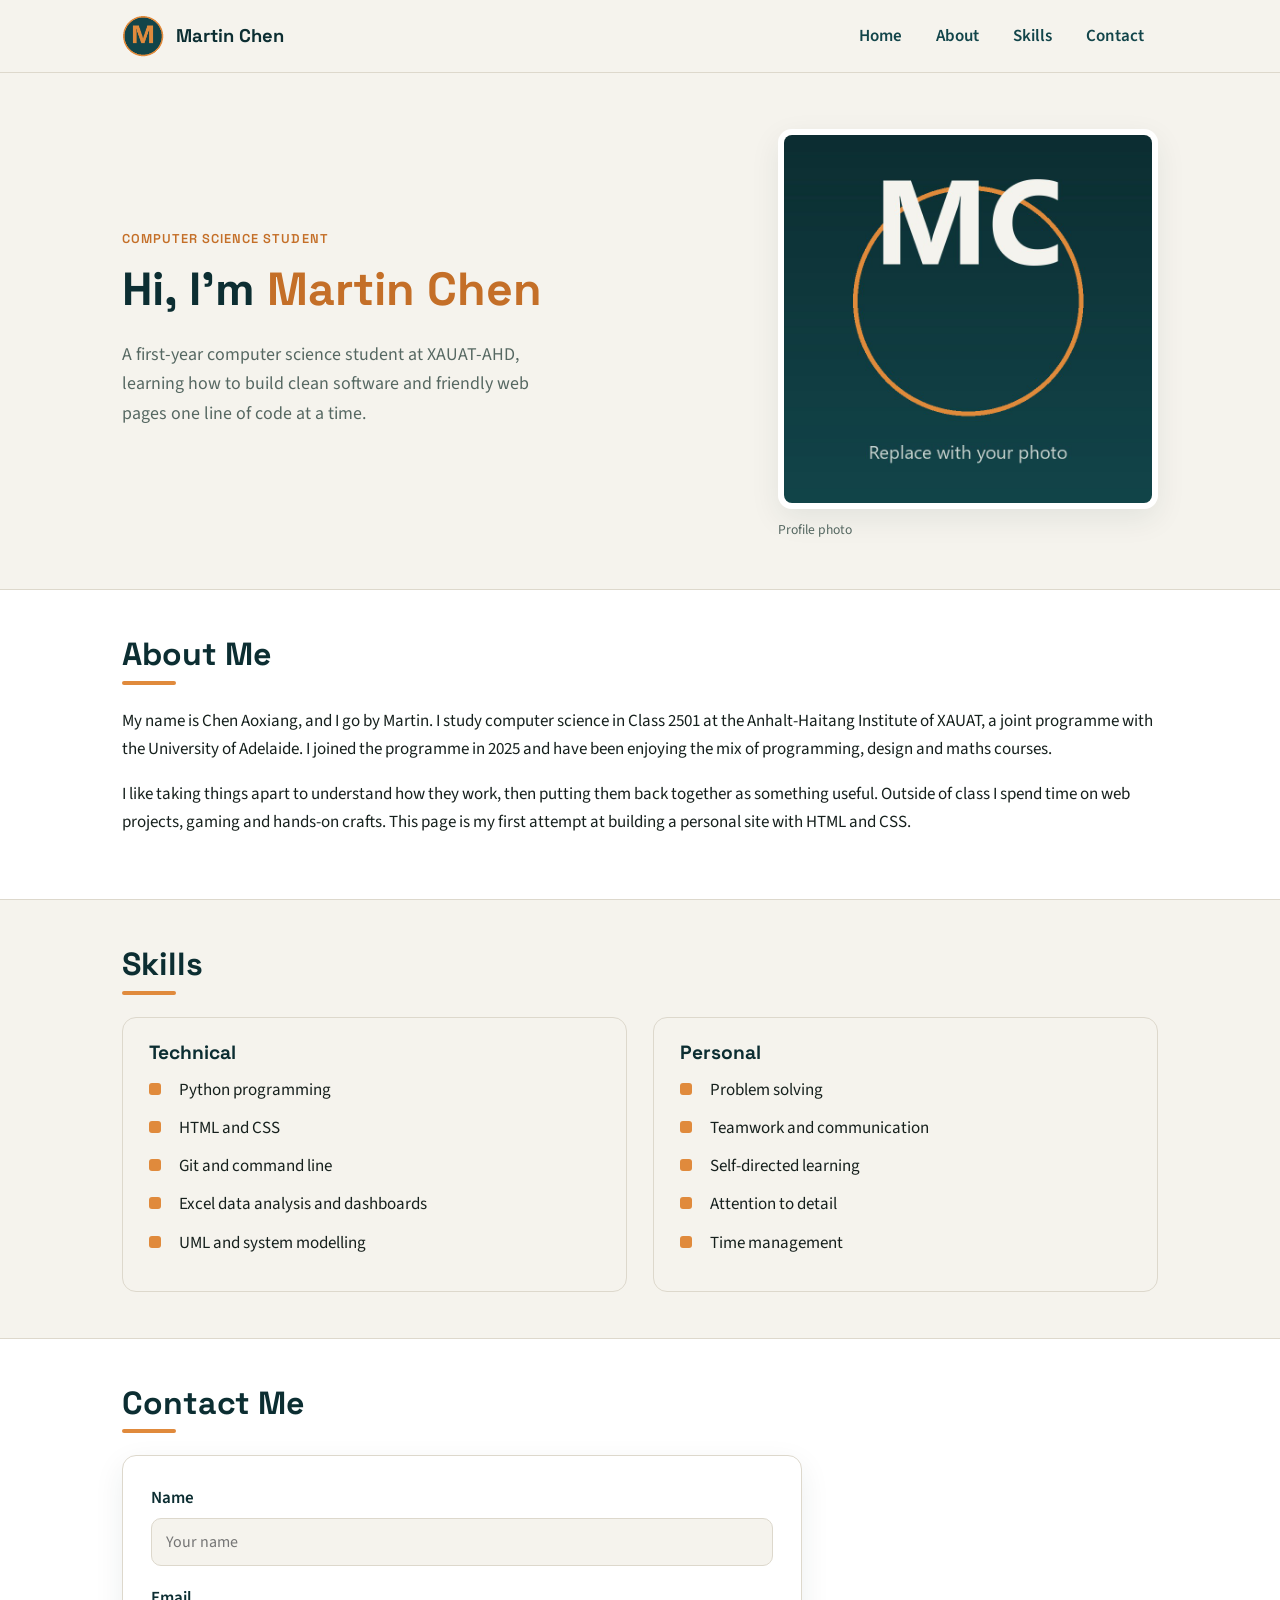
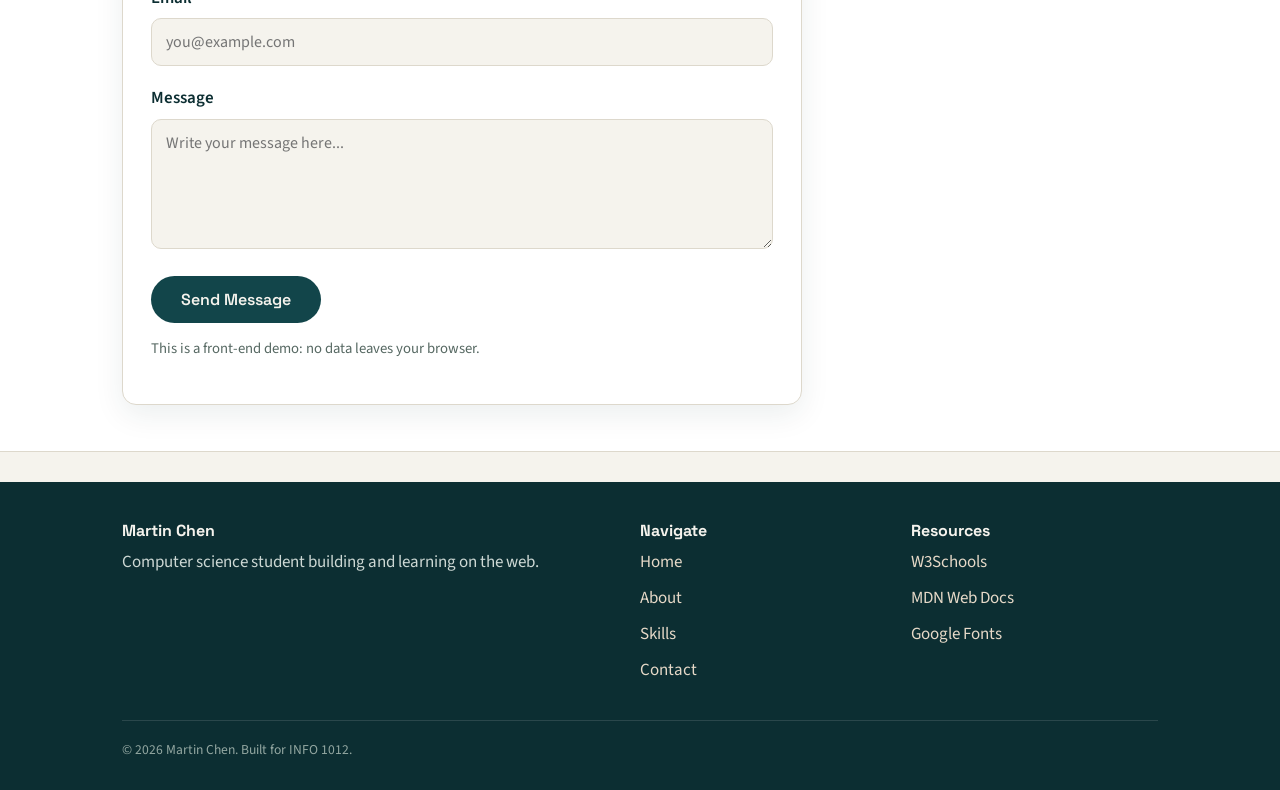
==== index.html @ d07609b1 "Build personal profile page with HTML and CSS" ====
<!DOCTYPE html>
<html lang="en">
<head>
  <meta charset="UTF-8">
  <meta name="viewport" content="width=device-width, initial-scale=1">
  <title>Martin Chen | Personal Profile</title>
  <link rel="icon" type="image/png" href="images/logo.png">

  <!-- Google Fonts: Space Grotesk (headings) + Source Sans 3 (body) -->
  <link rel="preconnect" href="https://fonts.googleapis.com">
  <link rel="preconnect" href="https://fonts.gstatic.com" crossorigin>
  <link href="https://fonts.googleapis.com/css2?family=Source+Sans+3:wght@400;600;700&family=Space+Grotesk:wght@500;600;700&display=swap" rel="stylesheet">

  <link rel="stylesheet" href="css/styles.css">
</head>
<body>

  <!-- ================= Header with navigation ================= -->
  <header class="site-header">
    <div class="container nav-bar">
      <a class="brand" href="index.html">
        <img src="images/logo.png" alt="Martin Chen logo">
        <span>Martin Chen</span>
      </a>
      <nav>
        <ul class="nav-links">
          <li><a href="index.html">Home</a></li>
          <li><a href="about.html">About</a></li>
          <li><a href="#skills">Skills</a></li>
          <li><a href="#contact">Contact</a></li>
        </ul>
      </nav>
    </div>
  </header>

  <main>
    <!-- ================= Hero: name, photo, tagline ================= -->
    <section class="hero">
      <div class="container hero-grid">
        <div class="hero-text">
          <span class="eyebrow">Computer Science Student</span>
          <h1>Hi, I'm <span class="name">Martin Chen</span></h1>
          <p class="tagline">
            A first-year computer science student at XAUAT-AHD, learning how to
            build clean software and friendly web pages one line of code at a time.
          </p>
        </div>
        <figure class="hero-photo">
          <img src="images/profile.jpg" alt="Portrait of Martin Chen">
          <figcaption>Profile photo</figcaption>
        </figure>
      </div>
    </section>

    <!-- ================= About section ================= -->
    <section id="about" class="section section-alt">
      <div class="container">
        <h2>About Me</h2>
        <p>
          My name is Chen Aoxiang, and I go by Martin. I study computer science in
          Class 2501 at the Anhalt-Haitang Institute of XAUAT, a joint programme
          with the University of Adelaide. I joined the programme in 2025 and have
          been enjoying the mix of programming, design and maths courses.
        </p>
        <p>
          I like taking things apart to understand how they work, then putting them
          back together as something useful. Outside of class I spend time on web
          projects, gaming and hands-on crafts. This page is my first attempt at
          building a personal site with HTML and CSS.
        </p>
      </div>
    </section>

    <!-- ================= Skills section (HTML lists with CSS styling) ================= -->
    <section id="skills" class="section">
      <div class="container">
        <h2>Skills</h2>
        <div class="skills-grid">

          <div class="skill-group">
            <h3>Technical</h3>
            <ul class="skill-list">
              <li>Python programming</li>
              <li>HTML and CSS</li>
              <li>Git and command line</li>
              <li>Excel data analysis and dashboards</li>
              <li>UML and system modelling</li>
            </ul>
          </div>

          <div class="skill-group">
            <h3>Personal</h3>
            <ul class="skill-list">
              <li>Problem solving</li>
              <li>Teamwork and communication</li>
              <li>Self-directed learning</li>
              <li>Attention to detail</li>
              <li>Time management</li>
            </ul>
          </div>

        </div>
      </div>
    </section>

    <!-- ================= Contact form ================= -->
    <section id="contact" class="section section-alt">
      <div class="container">
        <h2>Contact Me</h2>
        <form class="contact-form" id="contactForm" novalidate>
          <div class="form-row">
            <label for="name">Name</label>
            <input type="text" id="name" name="name" placeholder="Your name" required>
          </div>

          <div class="form-row">
            <label for="email">Email</label>
            <input type="email" id="email" name="email" placeholder="you@example.com" required>
          </div>

          <div class="form-row">
            <label for="message">Message</label>
            <textarea id="message" name="message" placeholder="Write your message here..." required></textarea>
          </div>

          <button type="submit" class="btn">Send Message</button>
          <p class="form-note">This is a front-end demo: no data leaves your browser.</p>
          <div class="form-success" id="formSuccess">
            Thanks! Your message has been recorded (demo only).
          </div>
        </form>
      </div>
    </section>
  </main>

  <!-- ================= Footer with links ================= -->
  <footer class="site-footer">
    <div class="container">
      <div class="footer-grid">
        <div>
          <h3>Martin Chen</h3>
          <p>Computer science student building and learning on the web.</p>
        </div>
        <div>
          <h3>Navigate</h3>
          <ul class="footer-links">
            <li><a href="index.html">Home</a></li>
            <li><a href="about.html">About</a></li>
            <li><a href="#skills">Skills</a></li>
            <li><a href="#contact">Contact</a></li>
          </ul>
        </div>
        <div>
          <h3>Resources</h3>
          <ul class="footer-links">
            <li><a href="https://www.w3schools.com/" target="_blank" rel="noopener">W3Schools</a></li>
            <li><a href="https://developer.mozilla.org/" target="_blank" rel="noopener">MDN Web Docs</a></li>
            <li><a href="https://fonts.google.com/" target="_blank" rel="noopener">Google Fonts</a></li>
          </ul>
        </div>
      </div>
      <div class="footer-bottom">
        &copy; 2026 Martin Chen. Built for INFO 1012.
      </div>
    </div>
  </footer>

  <!-- Front-end feedback for the contact form (no back-end in this assignment) -->
  <script>
    const form = document.getElementById("contactForm");
    const success = document.getElementById("formSuccess");

    form.addEventListener("submit", function (event) {
      event.preventDefault();
      if (form.checkValidity()) {
        success.classList.add("show");
        form.reset();
      } else {
        form.reportValidity();
      }
    });
  </script>

</body>
</html>
---- css/styles.css ----
/* ============================================================
   Personal Profile Page — stylesheet
   Palette: deep teal + copper accent on warm paper
   Mobile-first; desktop rules inside min-width: 768px
   ============================================================ */

:root {
  --primary: #12454a;
  --primary-dark: #0c2e32;
  --accent: #e08a3c;
  --accent-dark: #c46f28;
  --paper: #f5f3ed;
  --surface: #ffffff;
  --ink: #16201d;
  --muted: #566862;
  --line: #ddd8cc;
  --radius: 14px;
  --shadow: 0 10px 30px rgba(18, 46, 50, 0.08);
  --font-head: "Space Grotesk", "Segoe UI", sans-serif;
  --font-body: "Source Sans 3", "Segoe UI", sans-serif;
}

* {
  box-sizing: border-box;
}

html {
  scroll-behavior: smooth;
}

body {
  margin: 0;
  background: var(--paper);
  color: var(--ink);
  font-family: var(--font-body);
  font-size: 17px;
  line-height: 1.65;
}

h1, h2, h3 {
  font-family: var(--font-head);
  line-height: 1.15;
  color: var(--primary-dark);
  margin: 0 0 0.5em;
}

h1 { font-size: 2.3rem; }
h2 { font-size: 1.7rem; }
h3 { font-size: 1.2rem; }

p { margin: 0 0 1em; }

a {
  color: var(--primary);
  text-decoration: none;
}

a:hover { color: var(--accent-dark); }

img { max-width: 100%; display: block; }

.container {
  width: 100%;
  max-width: 1080px;
  margin: 0 auto;
  padding: 0 22px;
}

/* ---------------- Header / navigation ---------------- */

.site-header {
  position: sticky;
  top: 0;
  z-index: 20;
  background: rgba(245, 243, 237, 0.94);
  backdrop-filter: blur(8px);
  border-bottom: 1px solid var(--line);
}

.nav-bar {
  display: flex;
  align-items: center;
  justify-content: space-between;
  flex-wrap: wrap;
  gap: 10px;
  padding-top: 14px;
  padding-bottom: 14px;
}

.brand {
  display: flex;
  align-items: center;
  gap: 12px;
  font-family: var(--font-head);
  font-weight: 700;
  font-size: 1.15rem;
  color: var(--primary-dark);
}

.brand img {
  width: 42px;
  height: 42px;
}

.nav-links {
  display: flex;
  flex-wrap: wrap;
  gap: 6px;
  list-style: none;
  margin: 0;
  padding: 0;
}

.nav-links a {
  display: inline-block;
  padding: 8px 14px;
  border-radius: 999px;
  font-weight: 600;
  color: var(--primary);
}

.nav-links a:hover {
  background: var(--primary);
  color: var(--paper);
}

/* ---------------- Hero ---------------- */

.hero {
  padding: 56px 0 48px;
}

.hero-grid {
  display: grid;
  grid-template-columns: 1fr;
  gap: 36px;
  align-items: center;
}

.hero .eyebrow {
  display: inline-block;
  font-family: var(--font-head);
  font-weight: 600;
  letter-spacing: 0.08em;
  text-transform: uppercase;
  font-size: 0.8rem;
  color: var(--accent-dark);
  margin-bottom: 14px;
}

.hero h1 .name {
  color: var(--accent-dark);
}

.hero .tagline {
  font-size: 1.12rem;
  color: var(--muted);
  max-width: 46ch;
}

.hero-photo {
  margin: 0;
}

.hero-photo img {
  width: 100%;
  max-width: 380px;
  aspect-ratio: 1 / 1;
  object-fit: cover;
  border-radius: var(--radius);
  box-shadow: var(--shadow);
  border: 6px solid var(--surface);
}

.hero-photo figcaption {
  margin-top: 10px;
  font-size: 0.85rem;
  color: var(--muted);
}

/* ---------------- Sections ---------------- */

.section {
  padding: 46px 0;
}

.section-alt {
  background: var(--surface);
  border-top: 1px solid var(--line);
  border-bottom: 1px solid var(--line);
}

.section h2 {
  position: relative;
  padding-bottom: 12px;
  margin-bottom: 22px;
}

.section h2::after {
  content: "";
  position: absolute;
  left: 0;
  bottom: 0;
  width: 54px;
  height: 4px;
  border-radius: 2px;
  background: var(--accent);
}

/* ---------------- Skills list ---------------- */

.skills-grid {
  display: grid;
  grid-template-columns: 1fr;
  gap: 26px;
}

.skill-group {
  background: var(--paper);
  border: 1px solid var(--line);
  border-radius: var(--radius);
  padding: 24px 26px;
}

.section-alt .skill-group {
  background: var(--paper);
}

.skill-group h3 {
  margin-bottom: 12px;
}

.skill-list {
  list-style: none;
  margin: 0;
  padding: 0;
}

.skill-list li {
  position: relative;
  padding-left: 30px;
  margin-bottom: 10px;
}

.skill-list li::before {
  content: "";
  position: absolute;
  left: 0;
  top: 7px;
  width: 12px;
  height: 12px;
  border-radius: 3px;
  background: var(--accent);
}

/* ---------------- Contact form ---------------- */

.contact-form {
  background: var(--surface);
  border: 1px solid var(--line);
  border-radius: var(--radius);
  padding: 28px;
  box-shadow: var(--shadow);
  max-width: 680px;
}

.form-row {
  margin-bottom: 18px;
}

.form-row label {
  display: block;
  font-weight: 600;
  margin-bottom: 6px;
  color: var(--primary-dark);
}

.form-row input,
.form-row textarea {
  width: 100%;
  padding: 12px 14px;
  font-family: var(--font-body);
  font-size: 16px;
  color: var(--ink);
  background: var(--paper);
  border: 1px solid var(--line);
  border-radius: 10px;
}

.form-row textarea {
  min-height: 130px;
  resize: vertical;
}

.form-row input:focus,
.form-row textarea:focus {
  outline: 3px solid rgba(224, 138, 60, 0.35);
  border-color: var(--accent);
  background: #fff;
}

.btn {
  display: inline-block;
  font-family: var(--font-head);
  font-weight: 600;
  font-size: 1rem;
  padding: 13px 30px;
  border: none;
  border-radius: 999px;
  background: var(--primary);
  color: var(--paper);
  cursor: pointer;
  transition: background 0.2s ease, transform 0.1s ease;
}

.btn:hover {
  background: var(--accent-dark);
  color: #fff;
}

.btn:active {
  transform: translateY(1px);
}

.form-note {
  margin-top: 14px;
  font-size: 0.92rem;
  color: var(--muted);
}

.form-success {
  display: none;
  margin-top: 16px;
  padding: 14px 18px;
  border-radius: 10px;
  background: rgba(18, 69, 74, 0.08);
  border-left: 4px solid var(--primary);
  color: var(--primary-dark);
  font-weight: 600;
}

.form-success.show {
  display: block;
}

/* ---------------- About page extras ---------------- */

.fact-list {
  list-style: none;
  margin: 0;
  padding: 0;
}

.fact-list li {
  padding: 14px 0;
  border-bottom: 1px solid var(--line);
}

.fact-list li:last-child {
  border-bottom: none;
}

.fact-list strong {
  display: block;
  font-family: var(--font-head);
  color: var(--primary-dark);
}

/* ---------------- Footer ---------------- */

.site-footer {
  background: var(--primary-dark);
  color: #cdd8d4;
  padding: 40px 0 28px;
  margin-top: 30px;
}

.footer-grid {
  display: grid;
  grid-template-columns: 1fr;
  gap: 24px;
}

.site-footer h3 {
  color: var(--paper);
  font-size: 1rem;
}

.site-footer a {
  color: #e6d9c8;
}

.site-footer a:hover {
  color: var(--accent);
}

.footer-links {
  list-style: none;
  margin: 0;
  padding: 0;
}

.footer-links li {
  margin-bottom: 8px;
}

.footer-bottom {
  margin-top: 28px;
  padding-top: 18px;
  border-top: 1px solid rgba(255, 255, 255, 0.12);
  font-size: 0.85rem;
  color: #93a7a1;
}

/* ---------------- Keyboard focus ---------------- */

a:focus-visible,
.btn:focus-visible,
.nav-links a:focus-visible {
  outline: 3px solid var(--accent);
  outline-offset: 2px;
}

/* ---------------- Desktop ---------------- */

@media (min-width: 768px) {
  h1 { font-size: 2.9rem; }
  h2 { font-size: 2rem; }

  .hero-grid {
    grid-template-columns: 1.3fr 1fr;
    gap: 50px;
  }

  .hero-photo {
    justify-self: end;
  }

  .skills-grid {
    grid-template-columns: repeat(2, 1fr);
  }

  .footer-grid {
    grid-template-columns: 2fr 1fr 1fr;
  }
}

/* ---------------- Reduced motion ---------------- */

@media (prefers-reduced-motion: reduce) {
  html { scroll-behavior: auto; }
  * {
    transition: none !important;
  }
}
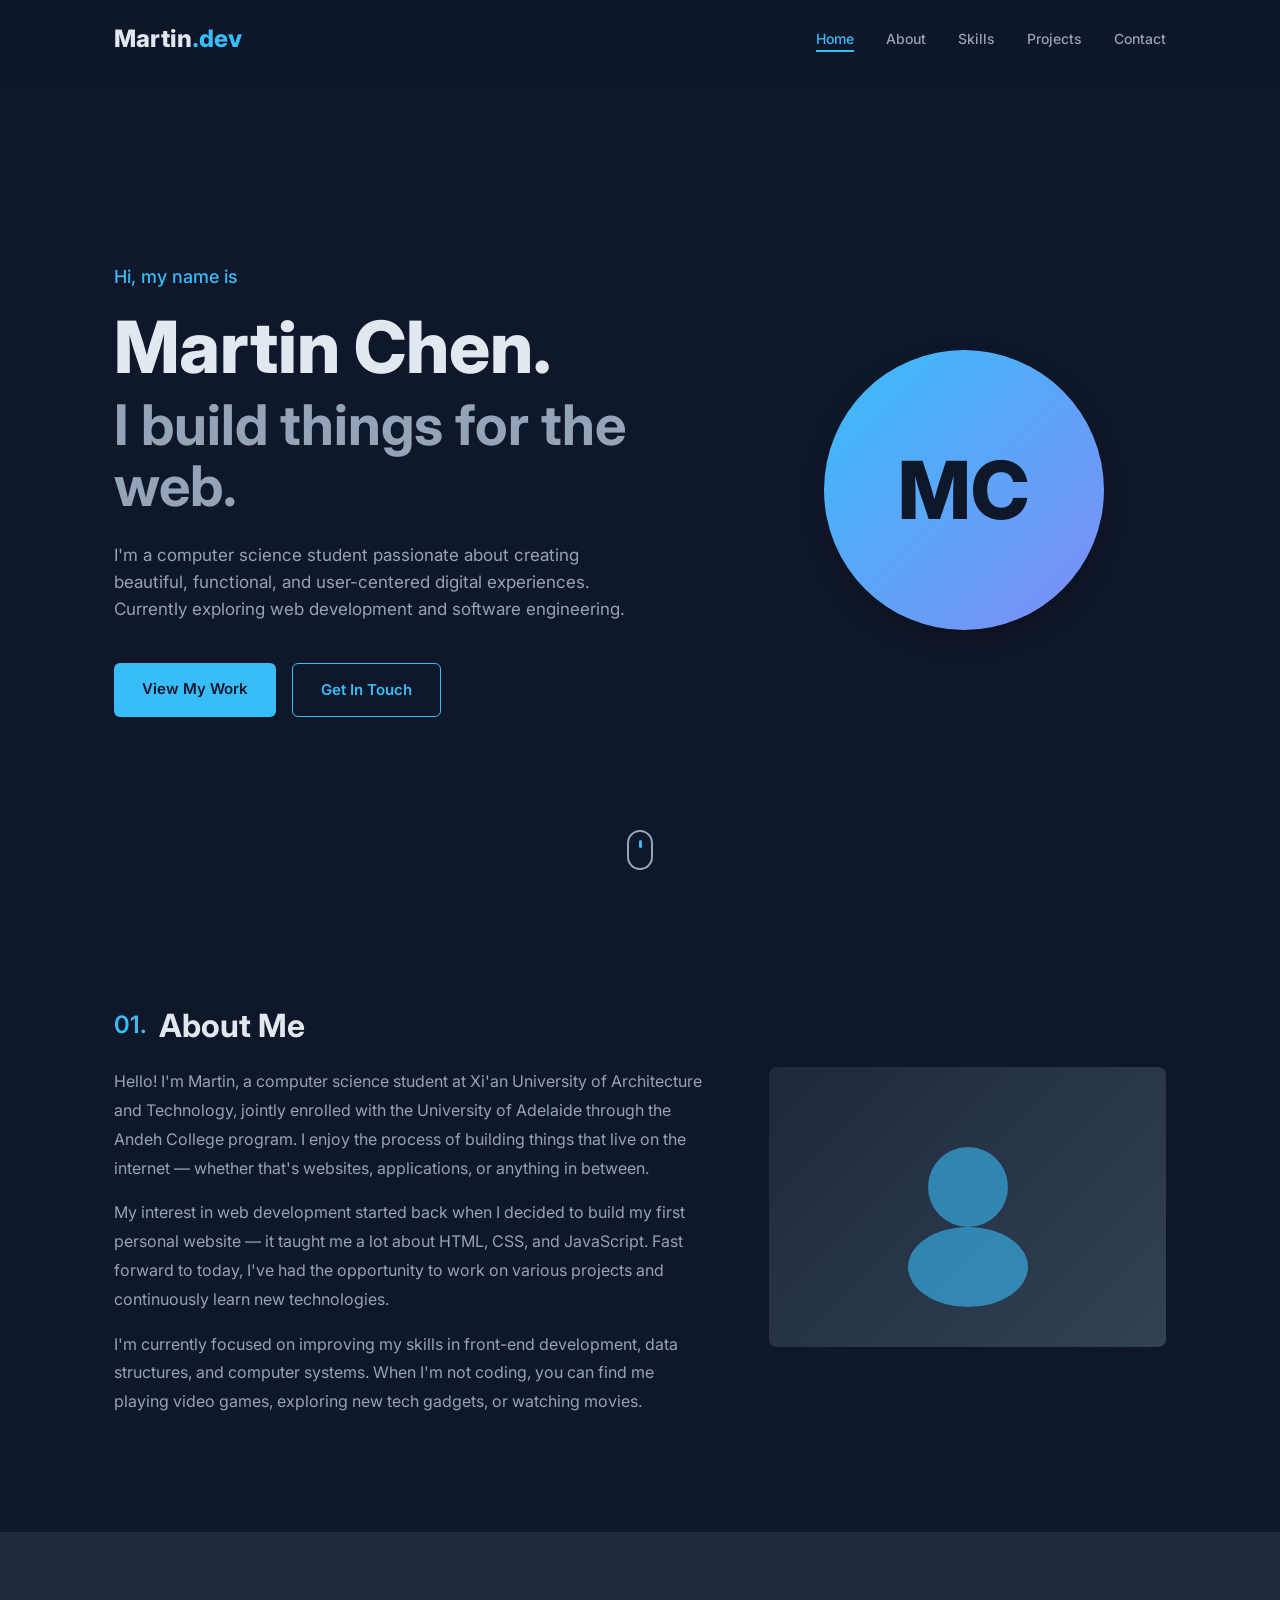
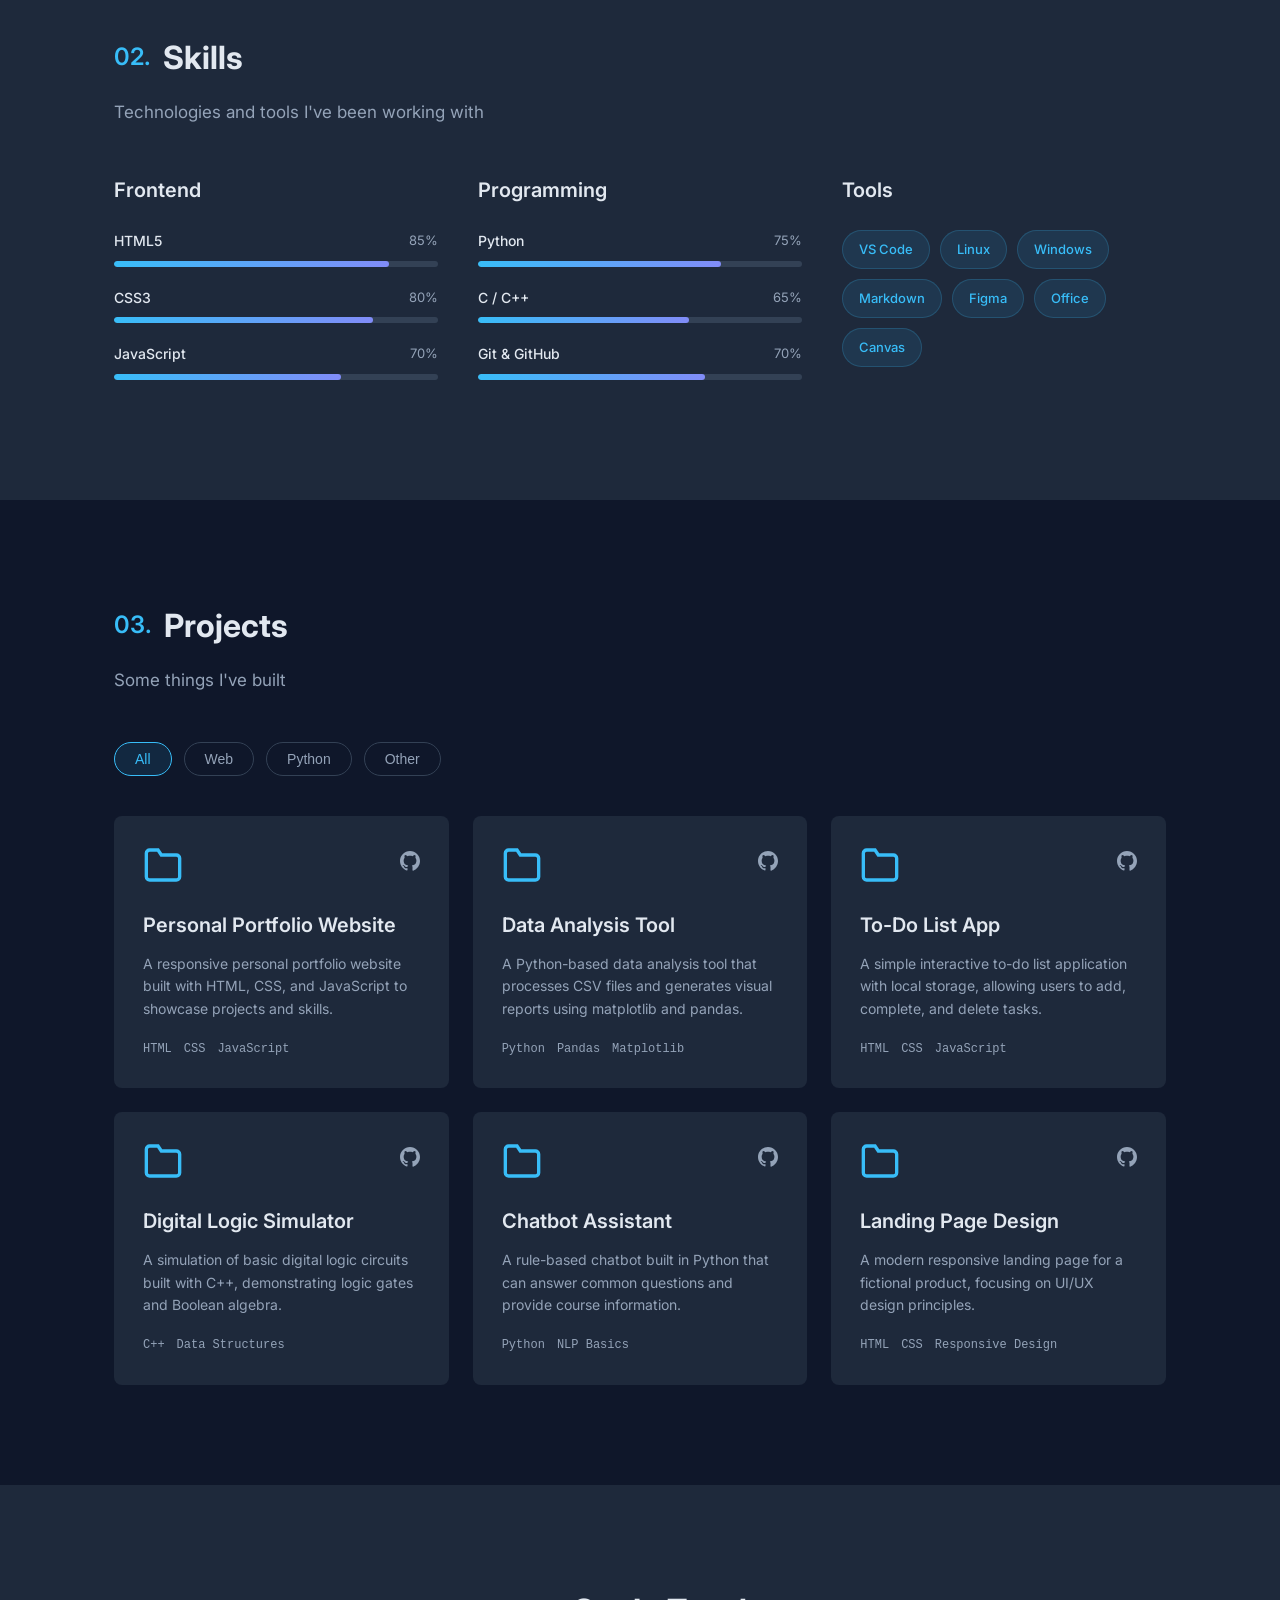
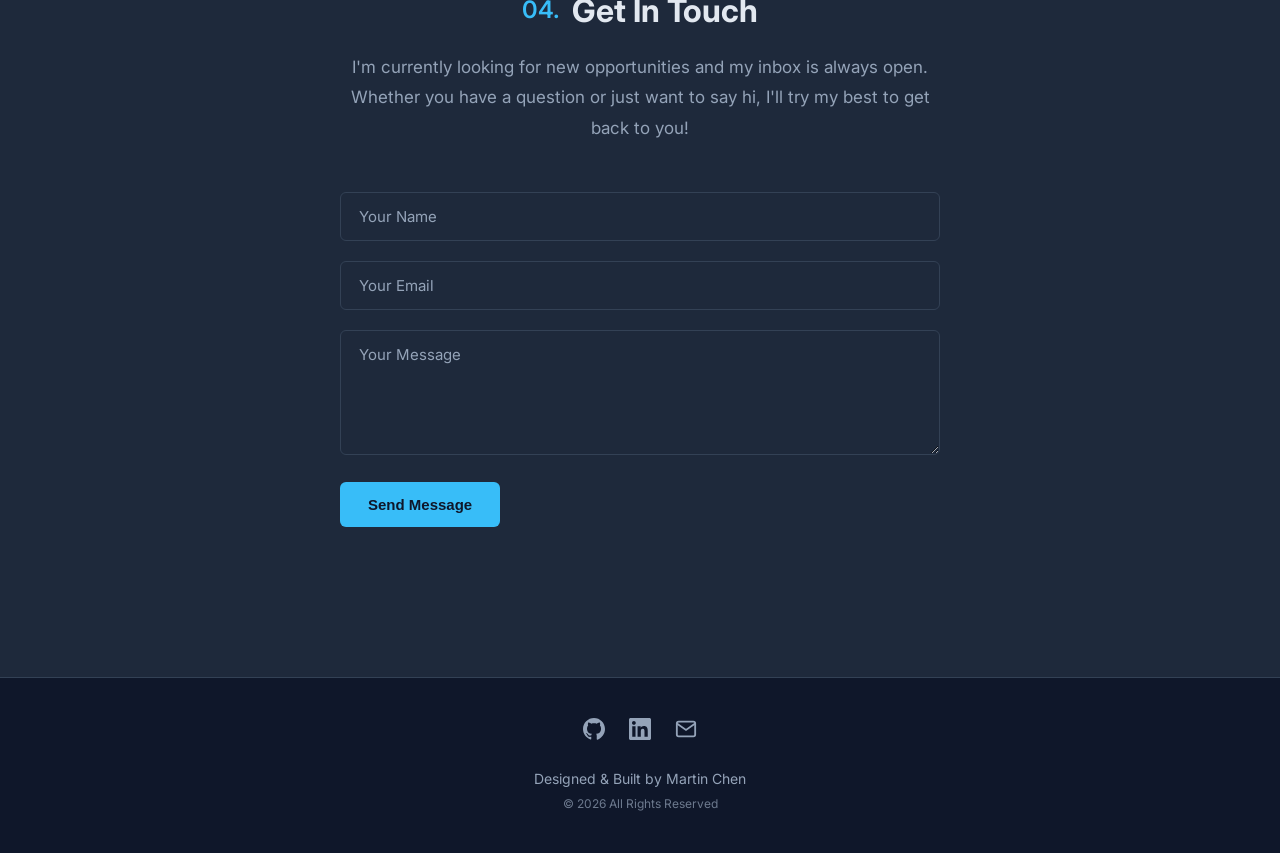
==== commit acca5370: "Add personal portfolio website: HTML, CSS, JavaScript with responsive design" ====
--- a/index.html
+++ b/index.html
@@ -1,185 +1,413 @@
 <!DOCTYPE html>
 <html lang="en">
 <head>
-  <meta charset="UTF-8">
-  <meta name="viewport" content="width=device-width, initial-scale=1">
-  <title>Martin Chen | Personal Profile</title>
-  <link rel="icon" type="image/png" href="images/logo.png">
-
-  <!-- Google Fonts: Space Grotesk (headings) + Source Sans 3 (body) -->
-  <link rel="preconnect" href="https://fonts.googleapis.com">
-  <link rel="preconnect" href="https://fonts.gstatic.com" crossorigin>
-  <link href="https://fonts.googleapis.com/css2?family=Source+Sans+3:wght@400;600;700&family=Space+Grotesk:wght@500;600;700&display=swap" rel="stylesheet">
-
-  <link rel="stylesheet" href="css/styles.css">
+    <meta charset="UTF-8">
+    <meta name="viewport" content="width=device-width, initial-scale=1.0">
+    <title>Martin Chen | Portfolio</title>
+    <link rel="stylesheet" href="style.css">
+    <link rel="preconnect" href="https://fonts.googleapis.com">
+    <link rel="preconnect" href="https://fonts.gstatic.com" crossorigin>
+    <link href="https://fonts.googleapis.com/css2?family=Inter:wght@300;400;500;600;700;800&display=swap" rel="stylesheet">
 </head>
 <body>
 
-  <!-- ================= Header with navigation ================= -->
-  <header class="site-header">
-    <div class="container nav-bar">
-      <a class="brand" href="index.html">
-        <img src="images/logo.png" alt="Martin Chen logo">
-        <span>Martin Chen</span>
-      </a>
-      <nav>
-        <ul class="nav-links">
-          <li><a href="index.html">Home</a></li>
-          <li><a href="about.html">About</a></li>
-          <li><a href="#skills">Skills</a></li>
-          <li><a href="#contact">Contact</a></li>
-        </ul>
-      </nav>
-    </div>
-  </header>
-
-  <main>
-    <!-- ================= Hero: name, photo, tagline ================= -->
-    <section class="hero">
-      <div class="container hero-grid">
-        <div class="hero-text">
-          <span class="eyebrow">Computer Science Student</span>
-          <h1>Hi, I'm <span class="name">Martin Chen</span></h1>
-          <p class="tagline">
-            A first-year computer science student at XAUAT-AHD, learning how to
-            build clean software and friendly web pages one line of code at a time.
-          </p>
-        </div>
-        <figure class="hero-photo">
-          <img src="images/profile.jpg" alt="Portrait of Martin Chen">
-          <figcaption>Profile photo</figcaption>
-        </figure>
-      </div>
+    <!-- Navigation -->
+    <nav class="navbar" id="navbar">
+        <div class="nav-container">
+            <a href="#home" class="nav-logo">Martin<span>.dev</span></a>
+            <ul class="nav-menu" id="nav-menu">
+                <li class="nav-item"><a href="#home" class="nav-link active">Home</a></li>
+                <li class="nav-item"><a href="#about" class="nav-link">About</a></li>
+                <li class="nav-item"><a href="#skills" class="nav-link">Skills</a></li>
+                <li class="nav-item"><a href="#projects" class="nav-link">Projects</a></li>
+                <li class="nav-item"><a href="#contact" class="nav-link">Contact</a></li>
+            </ul>
+            <div class="nav-toggle" id="nav-toggle">
+                <span class="bar"></span>
+                <span class="bar"></span>
+                <span class="bar"></span>
+            </div>
+        </div>
+    </nav>
+
+    <!-- Hero Section -->
+    <section id="home" class="hero">
+        <div class="hero-container">
+            <div class="hero-content">
+                <p class="hero-greeting">Hi, my name is</p>
+                <h1 class="hero-name">Martin Chen.</h1>
+                <h2 class="hero-title">I build things for the web.</h2>
+                <p class="hero-description">
+                    I'm a computer science student passionate about creating
+                    beautiful, functional, and user-centered digital experiences.
+                    Currently exploring web development and software engineering.
+                </p>
+                <div class="hero-buttons">
+                    <a href="#projects" class="btn btn-primary">View My Work</a>
+                    <a href="#contact" class="btn btn-outline">Get In Touch</a>
+                </div>
+            </div>
+            <div class="hero-visual">
+                <div class="avatar-circle">
+                    <span class="avatar-text">MC</span>
+                </div>
+            </div>
+        </div>
+        <div class="scroll-indicator">
+            <div class="mouse">
+                <div class="wheel"></div>
+            </div>
+        </div>
     </section>
 
-    <!-- ================= About section ================= -->
-    <section id="about" class="section section-alt">
-      <div class="container">
-        <h2>About Me</h2>
-        <p>
-          My name is Chen Aoxiang, and I go by Martin. I study computer science in
-          Class 2501 at the Anhalt-Haitang Institute of XAUAT, a joint programme
-          with the University of Adelaide. I joined the programme in 2025 and have
-          been enjoying the mix of programming, design and maths courses.
-        </p>
-        <p>
-          I like taking things apart to understand how they work, then putting them
-          back together as something useful. Outside of class I spend time on web
-          projects, gaming and hands-on crafts. This page is my first attempt at
-          building a personal site with HTML and CSS.
-        </p>
-      </div>
+    <!-- About Section -->
+    <section id="about" class="section">
+        <div class="container">
+            <h2 class="section-title"><span class="section-number">01.</span> About Me</h2>
+            <div class="about-content">
+                <div class="about-text">
+                    <p>
+                        Hello! I'm Martin, a computer science student at Xi'an University of Architecture and Technology,
+                        jointly enrolled with the University of Adelaide through the Andeh College program.
+                        I enjoy the process of building things that live on the internet — whether that's websites,
+                        applications, or anything in between.
+                    </p>
+                    <p>
+                        My interest in web development started back when I decided to build my first personal website —
+                        it taught me a lot about HTML, CSS, and JavaScript. Fast forward to today,
+                        I've had the opportunity to work on various projects and continuously learn new technologies.
+                    </p>
+                    <p>
+                        I'm currently focused on improving my skills in front-end development, data structures,
+                        and computer systems. When I'm not coding, you can find me playing video games,
+                        exploring new tech gadgets, or watching movies.
+                    </p>
+                </div>
+                <div class="about-image">
+                    <div class="image-frame">
+                        <div class="image-placeholder">
+                            <svg viewBox="0 0 200 200" xmlns="http://www.w3.org/2000/svg">
+                                <circle cx="100" cy="80" r="40" fill="var(--accent)"/>
+                                <ellipse cx="100" cy="160" rx="60" ry="40" fill="var(--accent)"/>
+                            </svg>
+                        </div>
+                    </div>
+                </div>
+            </div>
+        </div>
     </section>
 
-    <!-- ================= Skills section (HTML lists with CSS styling) ================= -->
-    <section id="skills" class="section">
-      <div class="container">
-        <h2>Skills</h2>
-        <div class="skills-grid">
-
-          <div class="skill-group">
-            <h3>Technical</h3>
-            <ul class="skill-list">
-              <li>Python programming</li>
-              <li>HTML and CSS</li>
-              <li>Git and command line</li>
-              <li>Excel data analysis and dashboards</li>
-              <li>UML and system modelling</li>
-            </ul>
-          </div>
-
-          <div class="skill-group">
-            <h3>Personal</h3>
-            <ul class="skill-list">
-              <li>Problem solving</li>
-              <li>Teamwork and communication</li>
-              <li>Self-directed learning</li>
-              <li>Attention to detail</li>
-              <li>Time management</li>
-            </ul>
-          </div>
-
-        </div>
-      </div>
+    <!-- Skills Section -->
+    <section id="skills" class="section section-alt">
+        <div class="container">
+            <h2 class="section-title"><span class="section-number">02.</span> Skills</h2>
+            <p class="section-subtitle">Technologies and tools I've been working with</p>
+            <div class="skills-grid">
+                <div class="skill-category">
+                    <h3 class="skill-category-title">Frontend</h3>
+                    <div class="skill-item">
+                        <div class="skill-header">
+                            <span class="skill-name">HTML5</span>
+                            <span class="skill-percent">85%</span>
+                        </div>
+                        <div class="skill-bar">
+                            <div class="skill-progress" data-progress="85"></div>
+                        </div>
+                    </div>
+                    <div class="skill-item">
+                        <div class="skill-header">
+                            <span class="skill-name">CSS3</span>
+                            <span class="skill-percent">80%</span>
+                        </div>
+                        <div class="skill-bar">
+                            <div class="skill-progress" data-progress="80"></div>
+                        </div>
+                    </div>
+                    <div class="skill-item">
+                        <div class="skill-header">
+                            <span class="skill-name">JavaScript</span>
+                            <span class="skill-percent">70%</span>
+                        </div>
+                        <div class="skill-bar">
+                            <div class="skill-progress" data-progress="70"></div>
+                        </div>
+                    </div>
+                </div>
+                <div class="skill-category">
+                    <h3 class="skill-category-title">Programming</h3>
+                    <div class="skill-item">
+                        <div class="skill-header">
+                            <span class="skill-name">Python</span>
+                            <span class="skill-percent">75%</span>
+                        </div>
+                        <div class="skill-bar">
+                            <div class="skill-progress" data-progress="75"></div>
+                        </div>
+                    </div>
+                    <div class="skill-item">
+                        <div class="skill-header">
+                            <span class="skill-name">C / C++</span>
+                            <span class="skill-percent">65%</span>
+                        </div>
+                        <div class="skill-bar">
+                            <div class="skill-progress" data-progress="65"></div>
+                        </div>
+                    </div>
+                    <div class="skill-item">
+                        <div class="skill-header">
+                            <span class="skill-name">Git & GitHub</span>
+                            <span class="skill-percent">70%</span>
+                        </div>
+                        <div class="skill-bar">
+                            <div class="skill-progress" data-progress="70"></div>
+                        </div>
+                    </div>
+                </div>
+                <div class="skill-category">
+                    <h3 class="skill-category-title">Tools</h3>
+                    <div class="tool-tags">
+                        <span class="tool-tag">VS Code</span>
+                        <span class="tool-tag">Linux</span>
+                        <span class="tool-tag">Windows</span>
+                        <span class="tool-tag">Markdown</span>
+                        <span class="tool-tag">Figma</span>
+                        <span class="tool-tag">Office</span>
+                        <span class="tool-tag">Canvas</span>
+                    </div>
+                </div>
+            </div>
+        </div>
     </section>
 
-    <!-- ================= Contact form ================= -->
+    <!-- Projects Section -->
+    <section id="projects" class="section">
+        <div class="container">
+            <h2 class="section-title"><span class="section-number">03.</span> Projects</h2>
+            <p class="section-subtitle">Some things I've built</p>
+
+            <div class="project-filters">
+                <button class="filter-btn active" data-filter="all">All</button>
+                <button class="filter-btn" data-filter="web">Web</button>
+                <button class="filter-btn" data-filter="python">Python</button>
+                <button class="filter-btn" data-filter="other">Other</button>
+            </div>
+
+            <div class="projects-grid">
+                <div class="project-card" data-category="web">
+                    <div class="project-card-inner">
+                        <div class="project-top">
+                            <svg class="folder-icon" viewBox="0 0 24 24" fill="none" stroke="currentColor" stroke-width="2">
+                                <path d="M22 19a2 2 0 0 1-2 2H4a2 2 0 0 1-2-2V5a2 2 0 0 1 2-2h5l2 3h9a2 2 0 0 1 2 2z"/>
+                            </svg>
+                            <div class="project-links">
+                                <a href="#" class="project-link" aria-label="GitHub Link">
+                                    <svg viewBox="0 0 24 24" fill="currentColor" width="20" height="20">
+                                        <path d="M12 0C5.37 0 0 5.37 0 12c0 5.31 3.435 9.795 8.205 11.385.6.105.825-.255.825-.57 0-.285-.015-1.23-.015-2.235-3.015.555-3.795-.735-4.035-1.41-.135-.345-.72-1.41-1.23-1.695-.42-.225-1.02-.78-.015-.795.945-.015 1.62.87 1.845 1.23 1.08 1.815 2.805 1.305 3.495.99.105-.78.42-1.305.765-1.605-2.67-.3-5.46-1.335-5.46-5.925 0-1.305.465-2.385 1.23-3.225-.12-.3-.54-1.53.12-3.18 0 0 1.005-.315 3.3 1.23.96-.27 1.98-.405 3-.405s2.04.135 3 .405c2.295-1.56 3.3-1.23 3.3-1.23.66 1.65.24 2.88.12 3.18.765.84 1.23 1.905 1.23 3.225 0 4.605-2.805 5.625-5.475 5.925.435.375.81 1.14.81 2.325 0 1.68-.015 3.03-.015 3.45 0 .315.225.69.825.57C20.565 21.795 24 17.295 24 12c0-6.63-5.37-12-12-12z"/>
+                                    </svg>
+                                </a>
+                            </div>
+                        </div>
+                        <h3 class="project-title">Personal Portfolio Website</h3>
+                        <p class="project-description">
+                            A responsive personal portfolio website built with HTML, CSS, and JavaScript
+                            to showcase projects and skills.
+                        </p>
+                        <ul class="project-tech">
+                            <li>HTML</li>
+                            <li>CSS</li>
+                            <li>JavaScript</li>
+                        </ul>
+                    </div>
+                </div>
+
+                <div class="project-card" data-category="python">
+                    <div class="project-card-inner">
+                        <div class="project-top">
+                            <svg class="folder-icon" viewBox="0 0 24 24" fill="none" stroke="currentColor" stroke-width="2">
+                                <path d="M22 19a2 2 0 0 1-2 2H4a2 2 0 0 1-2-2V5a2 2 0 0 1 2-2h5l2 3h9a2 2 0 0 1 2 2z"/>
+                            </svg>
+                            <div class="project-links">
+                                <a href="#" class="project-link" aria-label="GitHub Link">
+                                    <svg viewBox="0 0 24 24" fill="currentColor" width="20" height="20">
+                                        <path d="M12 0C5.37 0 0 5.37 0 12c0 5.31 3.435 9.795 8.205 11.385.6.105.825-.255.825-.57 0-.285-.015-1.23-.015-2.235-3.015.555-3.795-.735-4.035-1.41-.135-.345-.72-1.41-1.23-1.695-.42-.225-1.02-.78-.015-.795.945-.015 1.62.87 1.845 1.23 1.08 1.815 2.805 1.305 3.495.99.105-.78.42-1.305.765-1.605-2.67-.3-5.46-1.335-5.46-5.925 0-1.305.465-2.385 1.23-3.225-.12-.3-.54-1.53.12-3.18 0 0 1.005-.315 3.3 1.23.96-.27 1.98-.405 3-.405s2.04.135 3 .405c2.295-1.56 3.3-1.23 3.3-1.23.66 1.65.24 2.88.12 3.18.765.84 1.23 1.905 1.23 3.225 0 4.605-2.805 5.625-5.475 5.925.435.375.81 1.14.81 2.325 0 1.68-.015 3.03-.015 3.45 0 .315.225.69.825.57C20.565 21.795 24 17.295 24 12c0-6.63-5.37-12-12-12z"/>
+                                    </svg>
+                                </a>
+                            </div>
+                        </div>
+                        <h3 class="project-title">Data Analysis Tool</h3>
+                        <p class="project-description">
+                            A Python-based data analysis tool that processes CSV files and generates
+                            visual reports using matplotlib and pandas.
+                        </p>
+                        <ul class="project-tech">
+                            <li>Python</li>
+                            <li>Pandas</li>
+                            <li>Matplotlib</li>
+                        </ul>
+                    </div>
+                </div>
+
+                <div class="project-card" data-category="web">
+                    <div class="project-card-inner">
+                        <div class="project-top">
+                            <svg class="folder-icon" viewBox="0 0 24 24" fill="none" stroke="currentColor" stroke-width="2">
+                                <path d="M22 19a2 2 0 0 1-2 2H4a2 2 0 0 1-2-2V5a2 2 0 0 1 2-2h5l2 3h9a2 2 0 0 1 2 2z"/>
+                            </svg>
+                            <div class="project-links">
+                                <a href="#" class="project-link" aria-label="GitHub Link">
+                                    <svg viewBox="0 0 24 24" fill="currentColor" width="20" height="20">
+                                        <path d="M12 0C5.37 0 0 5.37 0 12c0 5.31 3.435 9.795 8.205 11.385.6.105.825-.255.825-.57 0-.285-.015-1.23-.015-2.235-3.015.555-3.795-.735-4.035-1.41-.135-.345-.72-1.41-1.23-1.695-.42-.225-1.02-.78-.015-.795.945-.015 1.62.87 1.845 1.23 1.08 1.815 2.805 1.305 3.495.99.105-.78.42-1.305.765-1.605-2.67-.3-5.46-1.335-5.46-5.925 0-1.305.465-2.385 1.23-3.225-.12-.3-.54-1.53.12-3.18 0 0 1.005-.315 3.3 1.23.96-.27 1.98-.405 3-.405s2.04.135 3 .405c2.295-1.56 3.3-1.23 3.3-1.23.66 1.65.24 2.88.12 3.18.765.84 1.23 1.905 1.23 3.225 0 4.605-2.805 5.625-5.475 5.925.435.375.81 1.14.81 2.325 0 1.68-.015 3.03-.015 3.45 0 .315.225.69.825.57C20.565 21.795 24 17.295 24 12c0-6.63-5.37-12-12-12z"/>
+                                    </svg>
+                                </a>
+                            </div>
+                        </div>
+                        <h3 class="project-title">To-Do List App</h3>
+                        <p class="project-description">
+                            A simple interactive to-do list application with local storage,
+                            allowing users to add, complete, and delete tasks.
+                        </p>
+                        <ul class="project-tech">
+                            <li>HTML</li>
+                            <li>CSS</li>
+                            <li>JavaScript</li>
+                        </ul>
+                    </div>
+                </div>
+
+                <div class="project-card" data-category="other">
+                    <div class="project-card-inner">
+                        <div class="project-top">
+                            <svg class="folder-icon" viewBox="0 0 24 24" fill="none" stroke="currentColor" stroke-width="2">
+                                <path d="M22 19a2 2 0 0 1-2 2H4a2 2 0 0 1-2-2V5a2 2 0 0 1 2-2h5l2 3h9a2 2 0 0 1 2 2z"/>
+                            </svg>
+                            <div class="project-links">
+                                <a href="#" class="project-link" aria-label="GitHub Link">
+                                    <svg viewBox="0 0 24 24" fill="currentColor" width="20" height="20">
+                                        <path d="M12 0C5.37 0 0 5.37 0 12c0 5.31 3.435 9.795 8.205 11.385.6.105.825-.255.825-.57 0-.285-.015-1.23-.015-2.235-3.015.555-3.795-.735-4.035-1.41-.135-.345-.72-1.41-1.23-1.695-.42-.225-1.02-.78-.015-.795.945-.015 1.62.87 1.845 1.23 1.08 1.815 2.805 1.305 3.495.99.105-.78.42-1.305.765-1.605-2.67-.3-5.46-1.335-5.46-5.925 0-1.305.465-2.385 1.23-3.225-.12-.3-.54-1.53.12-3.18 0 0 1.005-.315 3.3 1.23.96-.27 1.98-.405 3-.405s2.04.135 3 .405c2.295-1.56 3.3-1.23 3.3-1.23.66 1.65.24 2.88.12 3.18.765.84 1.23 1.905 1.23 3.225 0 4.605-2.805 5.625-5.475 5.925.435.375.81 1.14.81 2.325 0 1.68-.015 3.03-.015 3.45 0 .315.225.69.825.57C20.565 21.795 24 17.295 24 12c0-6.63-5.37-12-12-12z"/>
+                                    </svg>
+                                </a>
+                            </div>
+                        </div>
+                        <h3 class="project-title">Digital Logic Simulator</h3>
+                        <p class="project-description">
+                            A simulation of basic digital logic circuits built with C++,
+                            demonstrating logic gates and Boolean algebra.
+                        </p>
+                        <ul class="project-tech">
+                            <li>C++</li>
+                            <li>Data Structures</li>
+                        </ul>
+                    </div>
+                </div>
+
+                <div class="project-card" data-category="python">
+                    <div class="project-card-inner">
+                        <div class="project-top">
+                            <svg class="folder-icon" viewBox="0 0 24 24" fill="none" stroke="currentColor" stroke-width="2">
+                                <path d="M22 19a2 2 0 0 1-2 2H4a2 2 0 0 1-2-2V5a2 2 0 0 1 2-2h5l2 3h9a2 2 0 0 1 2 2z"/>
+                            </svg>
+                            <div class="project-links">
+                                <a href="#" class="project-link" aria-label="GitHub Link">
+                                    <svg viewBox="0 0 24 24" fill="currentColor" width="20" height="20">
+                                        <path d="M12 0C5.37 0 0 5.37 0 12c0 5.31 3.435 9.795 8.205 11.385.6.105.825-.255.825-.57 0-.285-.015-1.23-.015-2.235-3.015.555-3.795-.735-4.035-1.41-.135-.345-.72-1.41-1.23-1.695-.42-.225-1.02-.78-.015-.795.945-.015 1.62.87 1.845 1.23 1.08 1.815 2.805 1.305 3.495.99.105-.78.42-1.305.765-1.605-2.67-.3-5.46-1.335-5.46-5.925 0-1.305.465-2.385 1.23-3.225-.12-.3-.54-1.53.12-3.18 0 0 1.005-.315 3.3 1.23.96-.27 1.98-.405 3-.405s2.04.135 3 .405c2.295-1.56 3.3-1.23 3.3-1.23.66 1.65.24 2.88.12 3.18.765.84 1.23 1.905 1.23 3.225 0 4.605-2.805 5.625-5.475 5.925.435.375.81 1.14.81 2.325 0 1.68-.015 3.03-.015 3.45 0 .315.225.69.825.57C20.565 21.795 24 17.295 24 12c0-6.63-5.37-12-12-12z"/>
+                                    </svg>
+                                </a>
+                            </div>
+                        </div>
+                        <h3 class="project-title">Chatbot Assistant</h3>
+                        <p class="project-description">
+                            A rule-based chatbot built in Python that can answer common questions
+                            and provide course information.
+                        </p>
+                        <ul class="project-tech">
+                            <li>Python</li>
+                            <li>NLP Basics</li>
+                        </ul>
+                    </div>
+                </div>
+
+                <div class="project-card" data-category="web">
+                    <div class="project-card-inner">
+                        <div class="project-top">
+                            <svg class="folder-icon" viewBox="0 0 24 24" fill="none" stroke="currentColor" stroke-width="2">
+                                <path d="M22 19a2 2 0 0 1-2 2H4a2 2 0 0 1-2-2V5a2 2 0 0 1 2-2h5l2 3h9a2 2 0 0 1 2 2z"/>
+                            </svg>
+                            <div class="project-links">
+                                <a href="#" class="project-link" aria-label="GitHub Link">
+                                    <svg viewBox="0 0 24 24" fill="currentColor" width="20" height="20">
+                                        <path d="M12 0C5.37 0 0 5.37 0 12c0 5.31 3.435 9.795 8.205 11.385.6.105.825-.255.825-.57 0-.285-.015-1.23-.015-2.235-3.015.555-3.795-.735-4.035-1.41-.135-.345-.72-1.41-1.23-1.695-.42-.225-1.02-.78-.015-.795.945-.015 1.62.87 1.845 1.23 1.08 1.815 2.805 1.305 3.495.99.105-.78.42-1.305.765-1.605-2.67-.3-5.46-1.335-5.46-5.925 0-1.305.465-2.385 1.23-3.225-.12-.3-.54-1.53.12-3.18 0 0 1.005-.315 3.3 1.23.96-.27 1.98-.405 3-.405s2.04.135 3 .405c2.295-1.56 3.3-1.23 3.3-1.23.66 1.65.24 2.88.12 3.18.765.84 1.23 1.905 1.23 3.225 0 4.605-2.805 5.625-5.475 5.925.435.375.81 1.14.81 2.325 0 1.68-.015 3.03-.015 3.45 0 .315.225.69.825.57C20.565 21.795 24 17.295 24 12c0-6.63-5.37-12-12-12z"/>
+                                    </svg>
+                                </a>
+                            </div>
+                        </div>
+                        <h3 class="project-title">Landing Page Design</h3>
+                        <p class="project-description">
+                            A modern responsive landing page for a fictional product,
+                            focusing on UI/UX design principles.
+                        </p>
+                        <ul class="project-tech">
+                            <li>HTML</li>
+                            <li>CSS</li>
+                            <li>Responsive Design</li>
+                        </ul>
+                    </div>
+                </div>
+            </div>
+        </div>
+    </section>
+
+    <!-- Contact Section -->
     <section id="contact" class="section section-alt">
-      <div class="container">
-        <h2>Contact Me</h2>
-        <form class="contact-form" id="contactForm" novalidate>
-          <div class="form-row">
-            <label for="name">Name</label>
-            <input type="text" id="name" name="name" placeholder="Your name" required>
-          </div>
-
-          <div class="form-row">
-            <label for="email">Email</label>
-            <input type="email" id="email" name="email" placeholder="you@example.com" required>
-          </div>
-
-          <div class="form-row">
-            <label for="message">Message</label>
-            <textarea id="message" name="message" placeholder="Write your message here..." required></textarea>
-          </div>
-
-          <button type="submit" class="btn">Send Message</button>
-          <p class="form-note">This is a front-end demo: no data leaves your browser.</p>
-          <div class="form-success" id="formSuccess">
-            Thanks! Your message has been recorded (demo only).
-          </div>
-        </form>
-      </div>
+        <div class="container">
+            <h2 class="section-title section-title-center"><span class="section-number">04.</span> Get In Touch</h2>
+            <p class="contact-description">
+                I'm currently looking for new opportunities and my inbox is always open.
+                Whether you have a question or just want to say hi, I'll try my best to get back to you!
+            </p>
+            <div class="contact-form-container">
+                <form class="contact-form" id="contact-form">
+                    <div class="form-group">
+                        <input type="text" id="name" name="name" placeholder="Your Name" required>
+                    </div>
+                    <div class="form-group">
+                        <input type="email" id="email" name="email" placeholder="Your Email" required>
+                    </div>
+                    <div class="form-group">
+                        <textarea id="message" name="message" rows="5" placeholder="Your Message" required></textarea>
+                    </div>
+                    <button type="submit" class="btn btn-primary btn-submit">Send Message</button>
+                    <p class="form-status" id="form-status"></p>
+                </form>
+            </div>
+        </div>
     </section>
-  </main>
-
-  <!-- ================= Footer with links ================= -->
-  <footer class="site-footer">
-    <div class="container">
-      <div class="footer-grid">
-        <div>
-          <h3>Martin Chen</h3>
-          <p>Computer science student building and learning on the web.</p>
-        </div>
-        <div>
-          <h3>Navigate</h3>
-          <ul class="footer-links">
-            <li><a href="index.html">Home</a></li>
-            <li><a href="about.html">About</a></li>
-            <li><a href="#skills">Skills</a></li>
-            <li><a href="#contact">Contact</a></li>
-          </ul>
-        </div>
-        <div>
-          <h3>Resources</h3>
-          <ul class="footer-links">
-            <li><a href="https://www.w3schools.com/" target="_blank" rel="noopener">W3Schools</a></li>
-            <li><a href="https://developer.mozilla.org/" target="_blank" rel="noopener">MDN Web Docs</a></li>
-            <li><a href="https://fonts.google.com/" target="_blank" rel="noopener">Google Fonts</a></li>
-          </ul>
-        </div>
-      </div>
-      <div class="footer-bottom">
-        &copy; 2026 Martin Chen. Built for INFO 1012.
-      </div>
-    </div>
-  </footer>
-
-  <!-- Front-end feedback for the contact form (no back-end in this assignment) -->
-  <script>
-    const form = document.getElementById("contactForm");
-    const success = document.getElementById("formSuccess");
-
-    form.addEventListener("submit", function (event) {
-      event.preventDefault();
-      if (form.checkValidity()) {
-        success.classList.add("show");
-        form.reset();
-      } else {
-        form.reportValidity();
-      }
-    });
-  </script>
-
+
+    <!-- Footer -->
+    <footer class="footer">
+        <div class="footer-container">
+            <div class="social-links">
+                <a href="#" class="social-link" aria-label="GitHub">
+                    <svg viewBox="0 0 24 24" fill="currentColor" width="22" height="22">
+                        <path d="M12 0C5.37 0 0 5.37 0 12c0 5.31 3.435 9.795 8.205 11.385.6.105.825-.255.825-.57 0-.285-.015-1.23-.015-2.235-3.015.555-3.795-.735-4.035-1.41-.135-.345-.72-1.41-1.23-1.695-.42-.225-1.02-.78-.015-.795.945-.015 1.62.87 1.845 1.23 1.08 1.815 2.805 1.305 3.495.99.105-.78.42-1.305.765-1.605-2.67-.3-5.46-1.335-5.46-5.925 0-1.305.465-2.385 1.23-3.225-.12-.3-.54-1.53.12-3.18 0 0 1.005-.315 3.3 1.23.96-.27 1.98-.405 3-.405s2.04.135 3 .405c2.295-1.56 3.3-1.23 3.3-1.23.66 1.65.24 2.88.12 3.18.765.84 1.23 1.905 1.23 3.225 0 4.605-2.805 5.625-5.475 5.925.435.375.81 1.14.81 2.325 0 1.68-.015 3.03-.015 3.45 0 .315.225.69.825.57C20.565 21.795 24 17.295 24 12c0-6.63-5.37-12-12-12z"/>
+                    </svg>
+                </a>
+                <a href="#" class="social-link" aria-label="LinkedIn">
+                    <svg viewBox="0 0 24 24" fill="currentColor" width="22" height="22">
+                        <path d="M20.447 20.452h-3.554v-5.569c0-1.328-.027-3.037-1.852-3.037-1.853 0-2.136 1.445-2.136 2.939v5.667H9.351V9h3.414v1.561h.046c.477-.9 1.637-1.85 3.37-1.85 3.601 0 4.267 2.37 4.267 5.455v6.286zM5.337 7.433c-1.144 0-2.063-.926-2.063-2.065 0-1.138.92-2.063 2.063-2.063 1.14 0 2.064.925 2.064 2.063 0 1.139-.925 2.065-2.064 2.065zm1.782 13.019H3.555V9h3.564v11.452zM22.225 0H1.771C.792 0 0 .774 0 1.729v20.542C0 23.227.792 24 1.771 24h20.451C23.2 24 24 23.227 24 22.271V1.729C24 .774 23.2 0 22.222 0h.003z"/>
+                    </svg>
+                </a>
+                <a href="#" class="social-link" aria-label="Email">
+                    <svg viewBox="0 0 24 24" fill="none" stroke="currentColor" stroke-width="2" width="22" height="22">
+                        <path d="M4 4h16c1.1 0 2 .9 2 2v12c0 1.1-.9 2-2 2H4c-1.1 0-2-.9-2-2V6c0-1.1.9-2 2-2z"/>
+                        <polyline points="22,6 12,13 2,6"/>
+                    </svg>
+                </a>
+            </div>
+            <p class="footer-text">Designed & Built by Martin Chen</p>
+            <p class="footer-year">&copy; 2026 All Rights Reserved</p>
+        </div>
+    </footer>
+
+    <script src="script.js"></script>
 </body>
 </html>
--- a/style.css
+++ b/style.css
@@ -0,0 +1,763 @@
+/* ============================================
+   CSS Variables
+   ============================================ */
+:root {
+    --bg-primary: #0f172a;
+    --bg-secondary: #1e293b;
+    --bg-card: #1e293b;
+    --text-primary: #e2e8f0;
+    --text-secondary: #94a3b8;
+    --accent: #38bdf8;
+    --accent-hover: #0ea5e9;
+    --border: #334155;
+    --shadow: 0 10px 30px -15px rgba(0, 0, 0, 0.7);
+    --font-main: 'Inter', -apple-system, BlinkMacSystemFont, 'Segoe UI', sans-serif;
+    --transition: all 0.3s cubic-bezier(0.645, 0.045, 0.355, 1);
+}
+
+/* ============================================
+   Reset & Base
+   ============================================ */
+* {
+    margin: 0;
+    padding: 0;
+    box-sizing: border-box;
+}
+
+html {
+    scroll-behavior: smooth;
+    scroll-padding-top: 80px;
+}
+
+body {
+    font-family: var(--font-main);
+    background-color: var(--bg-primary);
+    color: var(--text-primary);
+    line-height: 1.6;
+    font-size: 16px;
+}
+
+a {
+    text-decoration: none;
+    color: var(--accent);
+    transition: var(--transition);
+}
+
+ul {
+    list-style: none;
+}
+
+img {
+    max-width: 100%;
+    display: block;
+}
+
+.container {
+    max-width: 1100px;
+    margin: 0 auto;
+    padding: 0 24px;
+}
+
+/* ============================================
+   Navigation
+   ============================================ */
+.navbar {
+    position: fixed;
+    top: 0;
+    left: 0;
+    width: 100%;
+    background-color: rgba(15, 23, 42, 0.85);
+    backdrop-filter: blur(10px);
+    z-index: 1000;
+    padding: 20px 0;
+    transition: var(--transition);
+    box-shadow: 0 2px 10px rgba(0, 0, 0, 0.1);
+}
+
+.navbar.scrolled {
+    padding: 12px 0;
+    box-shadow: 0 4px 20px rgba(0, 0, 0, 0.3);
+}
+
+.nav-container {
+    max-width: 1100px;
+    margin: 0 auto;
+    padding: 0 24px;
+    display: flex;
+    justify-content: space-between;
+    align-items: center;
+}
+
+.nav-logo {
+    font-size: 24px;
+    font-weight: 800;
+    color: var(--text-primary);
+}
+
+.nav-logo span {
+    color: var(--accent);
+}
+
+.nav-menu {
+    display: flex;
+    gap: 32px;
+}
+
+.nav-link {
+    color: var(--text-secondary);
+    font-size: 14px;
+    font-weight: 500;
+    position: relative;
+}
+
+.nav-link:hover,
+.nav-link.active {
+    color: var(--accent);
+}
+
+.nav-link::after {
+    content: '';
+    position: absolute;
+    bottom: -5px;
+    left: 0;
+    width: 0;
+    height: 2px;
+    background-color: var(--accent);
+    transition: var(--transition);
+}
+
+.nav-link:hover::after,
+.nav-link.active::after {
+    width: 100%;
+}
+
+.nav-toggle {
+    display: none;
+    flex-direction: column;
+    gap: 5px;
+    cursor: pointer;
+}
+
+.bar {
+    width: 25px;
+    height: 2px;
+    background-color: var(--text-primary);
+    transition: var(--transition);
+}
+
+/* ============================================
+   Hero Section
+   ============================================ */
+.hero {
+    min-height: 100vh;
+    display: flex;
+    align-items: center;
+    padding-top: 80px;
+    position: relative;
+}
+
+.hero-container {
+    max-width: 1100px;
+    margin: 0 auto;
+    padding: 0 24px;
+    display: grid;
+    grid-template-columns: 1.5fr 1fr;
+    gap: 40px;
+    align-items: center;
+}
+
+.hero-greeting {
+    color: var(--accent);
+    font-size: 18px;
+    font-weight: 500;
+    margin-bottom: 16px;
+}
+
+.hero-name {
+    font-size: clamp(40px, 8vw, 72px);
+    font-weight: 800;
+    line-height: 1.1;
+    margin-bottom: 8px;
+    color: var(--text-primary);
+}
+
+.hero-title {
+    font-size: clamp(28px, 5vw, 56px);
+    font-weight: 700;
+    line-height: 1.1;
+    color: var(--text-secondary);
+    margin-bottom: 24px;
+}
+
+.hero-description {
+    max-width: 540px;
+    color: var(--text-secondary);
+    font-size: 17px;
+    margin-bottom: 40px;
+}
+
+.hero-buttons {
+    display: flex;
+    gap: 16px;
+    flex-wrap: wrap;
+}
+
+.btn {
+    display: inline-block;
+    padding: 14px 28px;
+    border-radius: 6px;
+    font-size: 15px;
+    font-weight: 600;
+    cursor: pointer;
+    border: none;
+    transition: var(--transition);
+}
+
+.btn-primary {
+    background-color: var(--accent);
+    color: var(--bg-primary);
+}
+
+.btn-primary:hover {
+    background-color: var(--accent-hover);
+    transform: translateY(-2px);
+    box-shadow: 0 8px 20px rgba(56, 189, 248, 0.3);
+}
+
+.btn-outline {
+    background-color: transparent;
+    color: var(--accent);
+    border: 1px solid var(--accent);
+}
+
+.btn-outline:hover {
+    background-color: rgba(56, 189, 248, 0.1);
+    transform: translateY(-2px);
+}
+
+.hero-visual {
+    display: flex;
+    justify-content: center;
+    align-items: center;
+}
+
+.avatar-circle {
+    width: 280px;
+    height: 280px;
+    border-radius: 50%;
+    background: linear-gradient(135deg, var(--accent) 0%, #818cf8 100%);
+    display: flex;
+    align-items: center;
+    justify-content: center;
+    box-shadow: var(--shadow);
+    animation: float 6s ease-in-out infinite;
+}
+
+.avatar-text {
+    font-size: 80px;
+    font-weight: 800;
+    color: var(--bg-primary);
+}
+
+@keyframes float {
+    0%, 100% { transform: translateY(0); }
+    50% { transform: translateY(-20px); }
+}
+
+.scroll-indicator {
+    position: absolute;
+    bottom: 30px;
+    left: 50%;
+    transform: translateX(-50%);
+}
+
+.mouse {
+    width: 26px;
+    height: 40px;
+    border: 2px solid var(--text-secondary);
+    border-radius: 20px;
+    display: flex;
+    justify-content: center;
+    padding-top: 8px;
+}
+
+.wheel {
+    width: 3px;
+    height: 8px;
+    background-color: var(--accent);
+    border-radius: 2px;
+    animation: scroll 2s ease infinite;
+}
+
+@keyframes scroll {
+    0% { opacity: 1; transform: translateY(0); }
+    100% { opacity: 0; transform: translateY(10px); }
+}
+
+/* ============================================
+   Sections
+   ============================================ */
+.section {
+    padding: 100px 0;
+}
+
+.section-alt {
+    background-color: var(--bg-secondary);
+}
+
+.section-title {
+    font-size: 32px;
+    font-weight: 700;
+    margin-bottom: 16px;
+    display: flex;
+    align-items: center;
+    gap: 12px;
+}
+
+.section-title-center {
+    justify-content: center;
+}
+
+.section-number {
+    color: var(--accent);
+    font-size: 24px;
+    font-weight: 600;
+}
+
+.section-subtitle {
+    color: var(--text-secondary);
+    margin-bottom: 48px;
+    font-size: 17px;
+}
+
+/* ============================================
+   About Section
+   ============================================ */
+.about-content {
+    display: grid;
+    grid-template-columns: 3fr 2fr;
+    gap: 60px;
+    align-items: start;
+}
+
+.about-text p {
+    color: var(--text-secondary);
+    margin-bottom: 16px;
+    font-size: 16px;
+    line-height: 1.8;
+}
+
+.about-image {
+    position: relative;
+}
+
+.image-frame {
+    position: relative;
+    border-radius: 8px;
+    overflow: hidden;
+}
+
+.image-placeholder {
+    background: linear-gradient(135deg, var(--bg-secondary), var(--border));
+    padding: 40px;
+    display: flex;
+    align-items: center;
+    justify-content: center;
+}
+
+.image-placeholder svg {
+    width: 100%;
+    max-width: 200px;
+    opacity: 0.6;
+}
+
+/* ============================================
+   Skills Section
+   ============================================ */
+.skills-grid {
+    display: grid;
+    grid-template-columns: repeat(auto-fit, minmax(280px, 1fr));
+    gap: 40px;
+}
+
+.skill-category-title {
+    font-size: 20px;
+    font-weight: 600;
+    margin-bottom: 24px;
+    color: var(--text-primary);
+}
+
+.skill-item {
+    margin-bottom: 20px;
+}
+
+.skill-header {
+    display: flex;
+    justify-content: space-between;
+    margin-bottom: 8px;
+}
+
+.skill-name {
+    font-size: 14px;
+    color: var(--text-primary);
+    font-weight: 500;
+}
+
+.skill-percent {
+    font-size: 13px;
+    color: var(--text-secondary);
+}
+
+.skill-bar {
+    width: 100%;
+    height: 6px;
+    background-color: var(--border);
+    border-radius: 3px;
+    overflow: hidden;
+}
+
+.skill-progress {
+    height: 100%;
+    background: linear-gradient(90deg, var(--accent), #818cf8);
+    border-radius: 3px;
+    width: 0;
+    transition: width 1.5s ease;
+}
+
+.tool-tags {
+    display: flex;
+    flex-wrap: wrap;
+    gap: 10px;
+}
+
+.tool-tag {
+    padding: 8px 16px;
+    background-color: rgba(56, 189, 248, 0.1);
+    color: var(--accent);
+    border-radius: 20px;
+    font-size: 13px;
+    font-weight: 500;
+    border: 1px solid rgba(56, 189, 248, 0.2);
+}
+
+/* ============================================
+   Projects Section
+   ============================================ */
+.project-filters {
+    display: flex;
+    gap: 12px;
+    margin-bottom: 40px;
+    flex-wrap: wrap;
+}
+
+.filter-btn {
+    padding: 8px 20px;
+    background-color: transparent;
+    border: 1px solid var(--border);
+    color: var(--text-secondary);
+    border-radius: 20px;
+    cursor: pointer;
+    font-size: 14px;
+    font-weight: 500;
+    transition: var(--transition);
+}
+
+.filter-btn:hover,
+.filter-btn.active {
+    background-color: rgba(56, 189, 248, 0.1);
+    border-color: var(--accent);
+    color: var(--accent);
+}
+
+.projects-grid {
+    display: grid;
+    grid-template-columns: repeat(auto-fill, minmax(300px, 1fr));
+    gap: 24px;
+}
+
+.project-card {
+    transition: var(--transition);
+}
+
+.project-card.hidden {
+    display: none;
+}
+
+.project-card-inner {
+    background-color: var(--bg-card);
+    padding: 28px;
+    border-radius: 8px;
+    height: 100%;
+    display: flex;
+    flex-direction: column;
+    border: 1px solid transparent;
+    transition: var(--transition);
+}
+
+.project-card-inner:hover {
+    transform: translateY(-6px);
+    border-color: var(--accent);
+    box-shadow: var(--shadow);
+}
+
+.project-top {
+    display: flex;
+    justify-content: space-between;
+    align-items: center;
+    margin-bottom: 24px;
+}
+
+.folder-icon {
+    width: 40px;
+    height: 40px;
+    color: var(--accent);
+}
+
+.project-link {
+    color: var(--text-secondary);
+}
+
+.project-link:hover {
+    color: var(--accent);
+}
+
+.project-title {
+    font-size: 20px;
+    font-weight: 600;
+    margin-bottom: 12px;
+    color: var(--text-primary);
+}
+
+.project-description {
+    color: var(--text-secondary);
+    font-size: 14px;
+    line-height: 1.6;
+    margin-bottom: 20px;
+    flex-grow: 1;
+}
+
+.project-tech {
+    display: flex;
+    flex-wrap: wrap;
+    gap: 12px;
+}
+
+.project-tech li {
+    font-size: 12px;
+    color: var(--text-secondary);
+    font-family: 'Courier New', monospace;
+}
+
+/* ============================================
+   Contact Section
+   ============================================ */
+.contact-description {
+    text-align: center;
+    max-width: 600px;
+    margin: 0 auto 48px;
+    color: var(--text-secondary);
+    font-size: 17px;
+    line-height: 1.8;
+}
+
+.contact-form-container {
+    max-width: 600px;
+    margin: 0 auto;
+}
+
+.contact-form {
+    display: flex;
+    flex-direction: column;
+    gap: 20px;
+}
+
+.form-group input,
+.form-group textarea {
+    width: 100%;
+    padding: 14px 18px;
+    background-color: var(--bg-card);
+    border: 1px solid var(--border);
+    border-radius: 6px;
+    color: var(--text-primary);
+    font-family: var(--font-main);
+    font-size: 15px;
+    transition: var(--transition);
+    resize: vertical;
+}
+
+.form-group input:focus,
+.form-group textarea:focus {
+    outline: none;
+    border-color: var(--accent);
+    box-shadow: 0 0 0 3px rgba(56, 189, 248, 0.1);
+}
+
+.form-group input::placeholder,
+.form-group textarea::placeholder {
+    color: var(--text-secondary);
+}
+
+.btn-submit {
+    align-self: flex-start;
+}
+
+.form-status {
+    margin-top: 10px;
+    font-size: 14px;
+    color: var(--accent);
+    min-height: 20px;
+}
+
+/* ============================================
+   Footer
+   ============================================ */
+.footer {
+    padding: 40px 0;
+    text-align: center;
+    border-top: 1px solid var(--border);
+}
+
+.footer-container {
+    max-width: 1100px;
+    margin: 0 auto;
+    padding: 0 24px;
+}
+
+.social-links {
+    display: flex;
+    justify-content: center;
+    gap: 24px;
+    margin-bottom: 20px;
+}
+
+.social-link {
+    color: var(--text-secondary);
+    transition: var(--transition);
+}
+
+.social-link:hover {
+    color: var(--accent);
+    transform: translateY(-3px);
+}
+
+.footer-text {
+    color: var(--text-secondary);
+    font-size: 14px;
+    margin-bottom: 4px;
+}
+
+.footer-year {
+    color: var(--text-secondary);
+    font-size: 12px;
+    opacity: 0.7;
+}
+
+/* ============================================
+   Animations on Scroll
+   ============================================ */
+.fade-in {
+    opacity: 0;
+    transform: translateY(30px);
+    transition: opacity 0.6s ease, transform 0.6s ease;
+}
+
+.fade-in.visible {
+    opacity: 1;
+    transform: translateY(0);
+}
+
+/* ============================================
+   Responsive Design
+   ============================================ */
+@media (max-width: 768px) {
+    .nav-menu {
+        position: fixed;
+        top: 70px;
+        right: -100%;
+        flex-direction: column;
+        background-color: var(--bg-secondary);
+        width: 100%;
+        padding: 32px;
+        gap: 24px;
+        transition: var(--transition);
+        box-shadow: var(--shadow);
+    }
+
+    .nav-menu.active {
+        right: 0;
+    }
+
+    .nav-toggle {
+        display: flex;
+    }
+
+    .nav-toggle.active .bar:nth-child(1) {
+        transform: rotate(45deg) translate(6px, 6px);
+    }
+
+    .nav-toggle.active .bar:nth-child(2) {
+        opacity: 0;
+    }
+
+    .nav-toggle.active .bar:nth-child(3) {
+        transform: rotate(-45deg) translate(6px, -6px);
+    }
+
+    .hero-container {
+        grid-template-columns: 1fr;
+        text-align: center;
+    }
+
+    .hero-description {
+        margin-left: auto;
+        margin-right: auto;
+    }
+
+    .hero-buttons {
+        justify-content: center;
+    }
+
+    .avatar-circle {
+        width: 200px;
+        height: 200px;
+        margin-top: 40px;
+    }
+
+    .avatar-text {
+        font-size: 60px;
+    }
+
+    .about-content {
+        grid-template-columns: 1fr;
+        gap: 40px;
+    }
+
+    .about-image {
+        max-width: 300px;
+        margin: 0 auto;
+    }
+
+    .section {
+        padding: 70px 0;
+    }
+
+    .section-title {
+        font-size: 26px;
+    }
+}
+
+@media (max-width: 480px) {
+    .hero-buttons {
+        flex-direction: column;
+        align-items: center;
+    }
+
+    .btn {
+        width: 100%;
+        text-align: center;
+    }
+
+    .projects-grid {
+        grid-template-columns: 1fr;
+    }
+}
